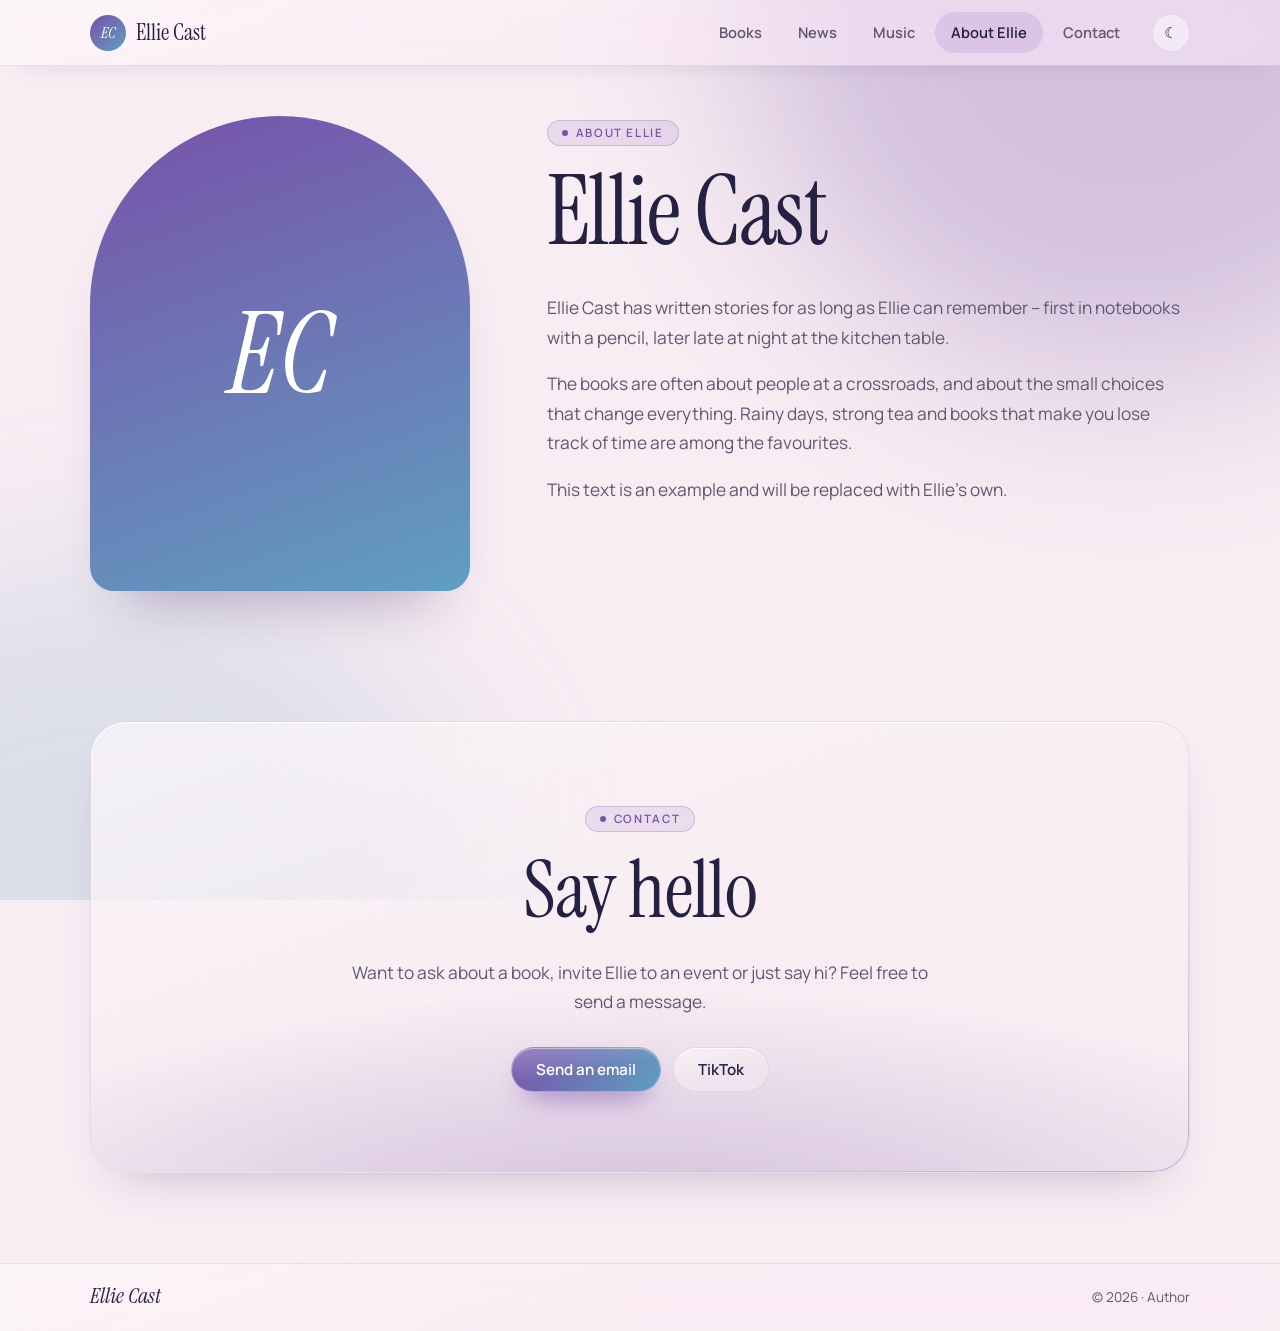
==== about/index.html @ ed137676 "Versjonsnummer på CSS og JavaScript, så nettleseren alltid henter ny kode Co-Authored-By: Claude Opu" ====
<!DOCTYPE html>
<html lang="en">
<head>
  <meta charset="UTF-8">
  <base href="../">
  <meta name="viewport" content="width=device-width, initial-scale=1">
  <title>About Ellie Cast</title>
  <!-- deling:start (lages automatisk av admin når du publiserer) -->
  <meta name="description" content="Read more about Ellie Cast, the author behind The Fragmented Collector.">
  <link rel="canonical" href="https://asarayja.github.io/ellie-cast/about/">
  <meta property="og:type" content="profile">
  <meta property="og:site_name" content="Ellie Cast">
  <meta property="og:title" content="About Ellie Cast">
  <meta property="og:description" content="Read more about Ellie Cast, the author behind The Fragmented Collector.">
  <meta property="og:url" content="https://asarayja.github.io/ellie-cast/about/">
  <meta property="og:image" content="https://asarayja.github.io/ellie-cast/bilder/deling.jpg">
  <meta name="twitter:card" content="summary_large_image">
  <!-- deling:slutt -->
  <!-- data:start (oppdateres automatisk av admin når du publiserer) -->
  <script type="application/ld+json">
  {
    "@context": "https://schema.org",
    "@graph": [
      {
        "@type": "ProfilePage",
        "name": "About Ellie Cast",
        "url": "https://asarayja.github.io/ellie-cast/about/",
        "mainEntity": {
          "@id": "https://asarayja.github.io/ellie-cast/#author"
        }
      },
      {
        "@type": "Person",
        "@id": "https://asarayja.github.io/ellie-cast/#author",
        "name": "Ellie Cast",
        "url": "https://asarayja.github.io/ellie-cast/",
        "jobTitle": "Author",
        "sameAs": [
          "https://www.tiktok.com/@EllieTheAwkwardOne"
        ]
      }
    ]
  }
  </script>
  <!-- data:slutt -->
  <meta name="theme-color" content="#f8edf3" media="(prefers-color-scheme: light)">
  <meta name="theme-color" content="#1b1936" media="(prefers-color-scheme: dark)">
  <script>try{var t=localStorage.getItem('ec-theme');if(t==='light'||t==='dark')document.documentElement.dataset.theme=t}catch(e){}</script>
  <link rel="icon" href="bilder/ikon.svg" type="image/svg+xml">
  <link rel="preconnect" href="https://fonts.googleapis.com">
  <link rel="preconnect" href="https://fonts.gstatic.com" crossorigin>
  <link href="https://fonts.googleapis.com/css2?family=Instrument+Serif:ital@0;1&family=Manrope:wght@400;500;600;700&display=swap" rel="stylesheet">
  <link rel="stylesheet" href="assets/style.css?v=202610191256">
</head>
<body>
  <a class="skip" href="#main">Skip to content</a>
  <div class="glow" aria-hidden="true"><i></i><i></i></div>

  <header class="topbar">
    <div class="topbar-inner glass">
      <a class="brand" href="./"><span class="mono" aria-hidden="true">EC</span><span id="brandName">Ellie Cast</span></a>
      <nav class="nav" id="nav">
        <a href="books/" data-route="books" data-t="nav_books">Books</a>
        <a href="news/" data-route="news" data-t="nav_news">News</a>
        <a href="events/" data-route="events" data-t="nav_events" hidden>Events</a>
        <a href="music/" data-route="music" data-t="nav_music">Music</a>
        <a href="about/" data-route="about" data-t="nav_about">About Ellie</a>
        <a href="contact/" data-route="contact" data-t="nav_contact">Contact</a>
      </nav>
      <div class="tools">
        <button class="tool" id="themeBtn" aria-label="Change theme">☾</button>
        <button class="tool menu-btn" id="menuBtn" aria-label="Menu" aria-expanded="false" aria-controls="nav"><span></span><span></span></button>
      </div>
    </div>
  </header>

  <main id="main" tabindex="-1">
    <div class="view">
      <section class="about">
        <div class="portrait"><span>EC</span></div>
        <div class="about-text">
          <span class="pill">About Ellie</span>
          <h1>Ellie Cast</h1>
          <div class="prose"><p>Ellie Cast has written stories for as long as Ellie can remember – first in notebooks with a pencil, later late at night at the kitchen table.</p><p>The books are often about people at a crossroads, and about the small choices that change everything. Rainy days, strong tea and books that make you lose track of time are among the favourites.</p><p>This text is an example and will be replaced with Ellie&#39;s own.</p></div>
          
        </div>
      </section>
    </div>
  </main>

  <footer class="footer">
    <div class="footer-inner glass">
      <span class="footer-name">Ellie Cast</span>
      <span class="footer-meta">© <span id="year"></span> · <span id="footerRole">Author</span></span>
    </div>
  </footer>

  <div class="queue-panel glass" id="queuePanel" hidden>
    <div class="queue-head">
      <h2 data-t="up_next">Up next</h2>
      <button class="pl-btn" id="queueClose" aria-label="Close">×</button>
    </div>
    <ol class="queue-list" id="queueList"></ol>
  </div>

  <div class="player glass" id="player" hidden>
    <div class="pl-now">
      <div class="pl-cover" id="plCover"></div>
      <div class="pl-meta">
        <strong id="plTitle"></strong>
        <a id="plAlbum" href="music/"></a>
      </div>
    </div>
    <div class="pl-center">
      <div class="pl-controls">
        <button class="pl-btn pl-toggle" id="plShuffle"></button>
        <button class="pl-btn" id="plPrev"></button>
        <button class="pl-btn pl-play" id="plPlay"></button>
        <button class="pl-btn" id="plNext"></button>
        <button class="pl-btn pl-toggle" id="plRepeat"></button>
      </div>
      <div class="pl-progress">
        <span id="plTime">0:00</span>
        <input type="range" class="range" id="plSeek" min="0" max="1000" value="0">
        <span id="plDur">0:00</span>
      </div>
    </div>
    <div class="pl-side">
      <button class="pl-btn" id="plQueue"></button>
      <input type="range" class="range pl-vol" id="plVol" min="0" max="1" step="0.01">
      <button class="pl-btn pl-close" id="plClose">×</button>
    </div>
  </div>

  <div class="toast" id="toast" role="status" aria-live="polite"></div>

  <script src="assets/app.js?v=202610191256"></script>
</body>
</html>
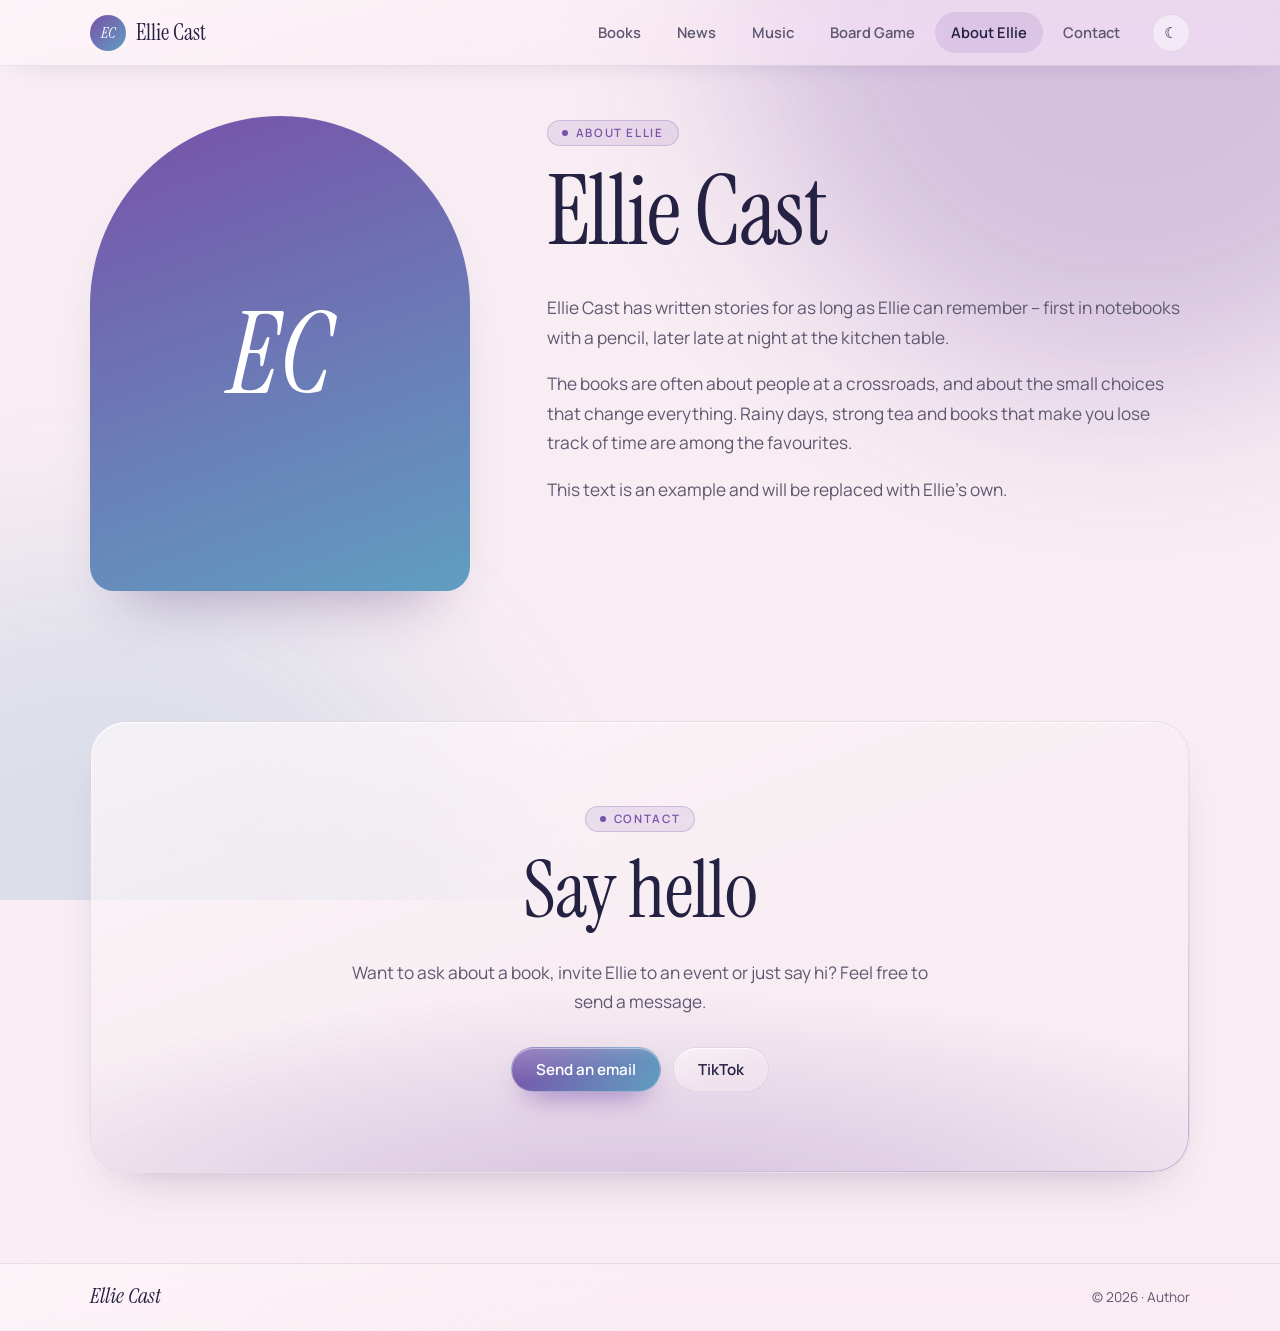
==== commit 5fde6b1a: "Board game page: Stay Awake, free print-and-play downloads New page board-game/ with the board (A3 o" ====
--- a/about/index.html
+++ b/about/index.html
@@ -50,7 +50,7 @@
   <link rel="preconnect" href="https://fonts.googleapis.com">
   <link rel="preconnect" href="https://fonts.gstatic.com" crossorigin>
   <link href="https://fonts.googleapis.com/css2?family=Instrument+Serif:ital@0;1&family=Manrope:wght@400;500;600;700&display=swap" rel="stylesheet">
-  <link rel="stylesheet" href="assets/style.css?v=202610191256">
+  <link rel="stylesheet" href="assets/style.css?v=202610221100">
 </head>
 <body>
   <a class="skip" href="#main">Skip to content</a>
@@ -64,6 +64,7 @@
         <a href="news/" data-route="news" data-t="nav_news">News</a>
         <a href="events/" data-route="events" data-t="nav_events" hidden>Events</a>
         <a href="music/" data-route="music" data-t="nav_music">Music</a>
+        <a href="board-game/" data-route="game" data-t="nav_game">Board Game</a>
         <a href="about/" data-route="about" data-t="nav_about">About Ellie</a>
         <a href="contact/" data-route="contact" data-t="nav_contact">Contact</a>
       </nav>
@@ -134,6 +135,6 @@
 
   <div class="toast" id="toast" role="status" aria-live="polite"></div>
 
-  <script src="assets/app.js?v=202610191256"></script>
+  <script src="assets/app.js?v=202610221100"></script>
 </body>
 </html>
